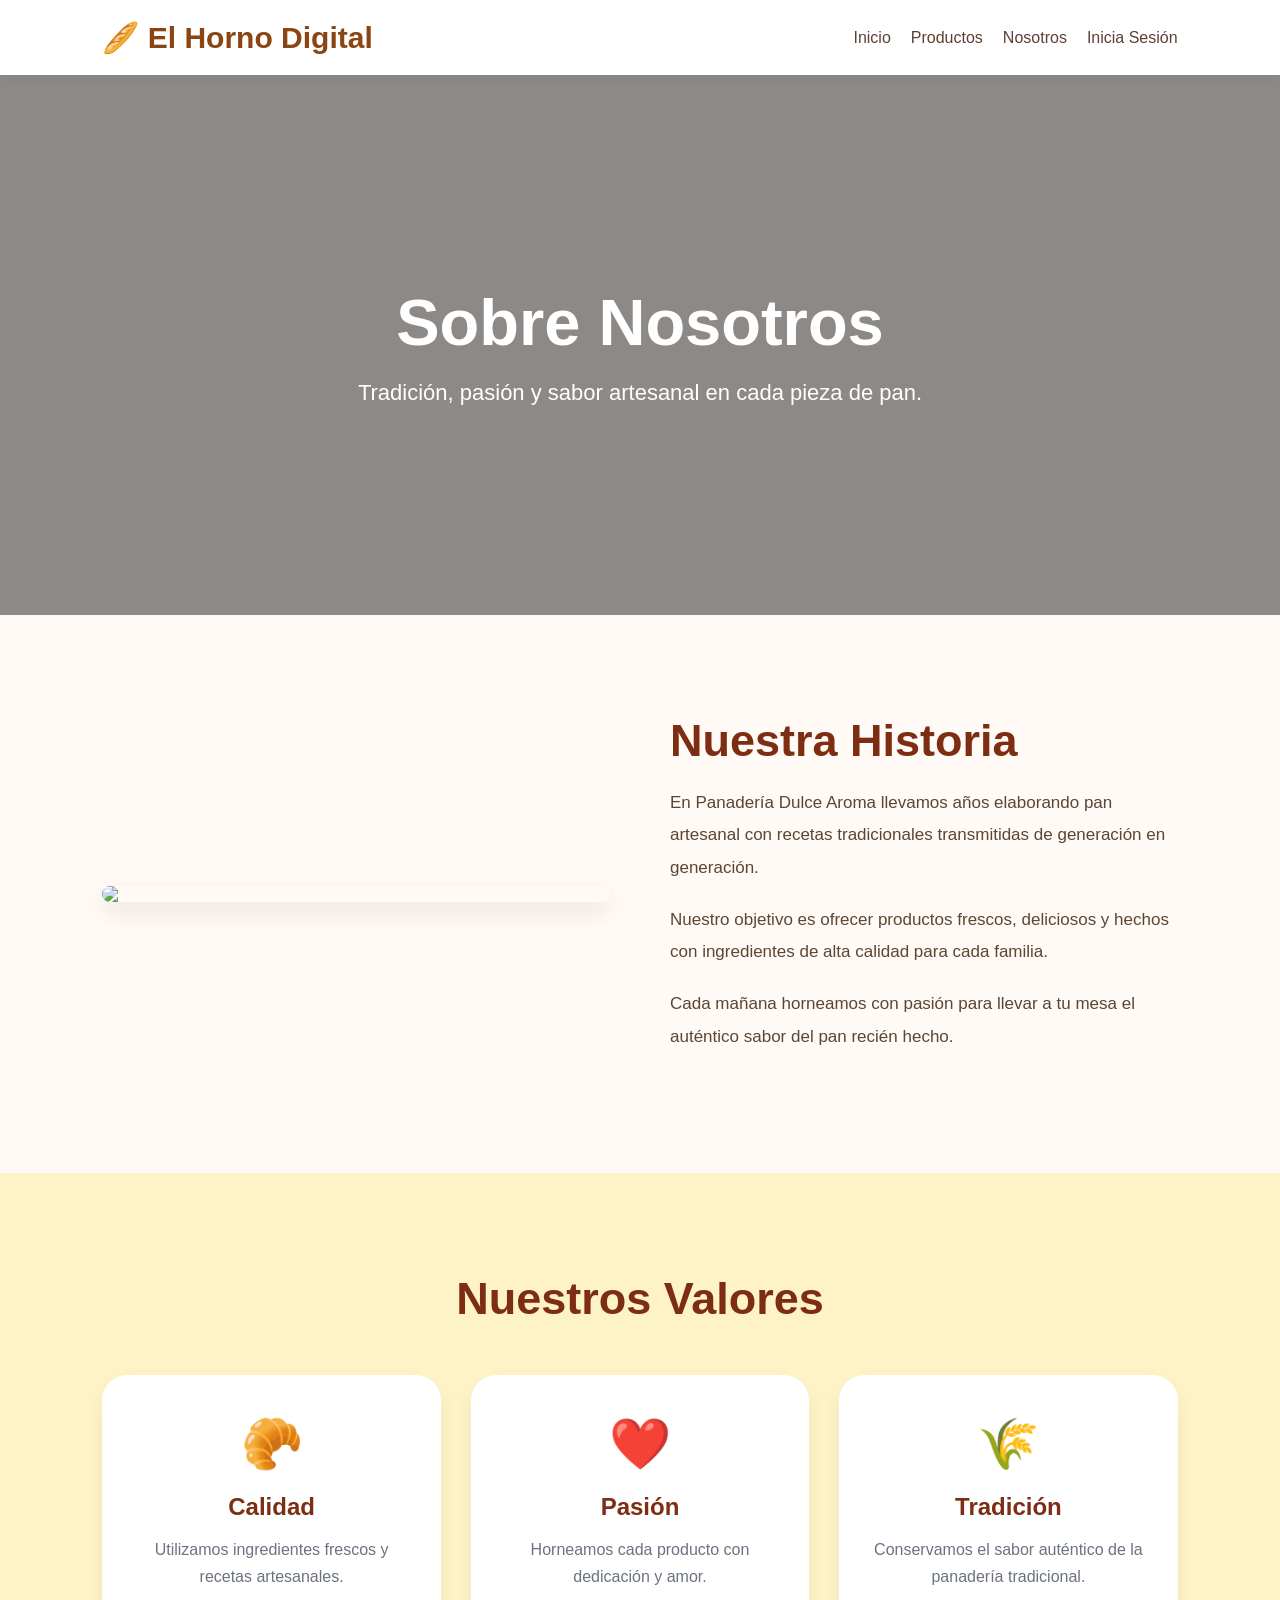
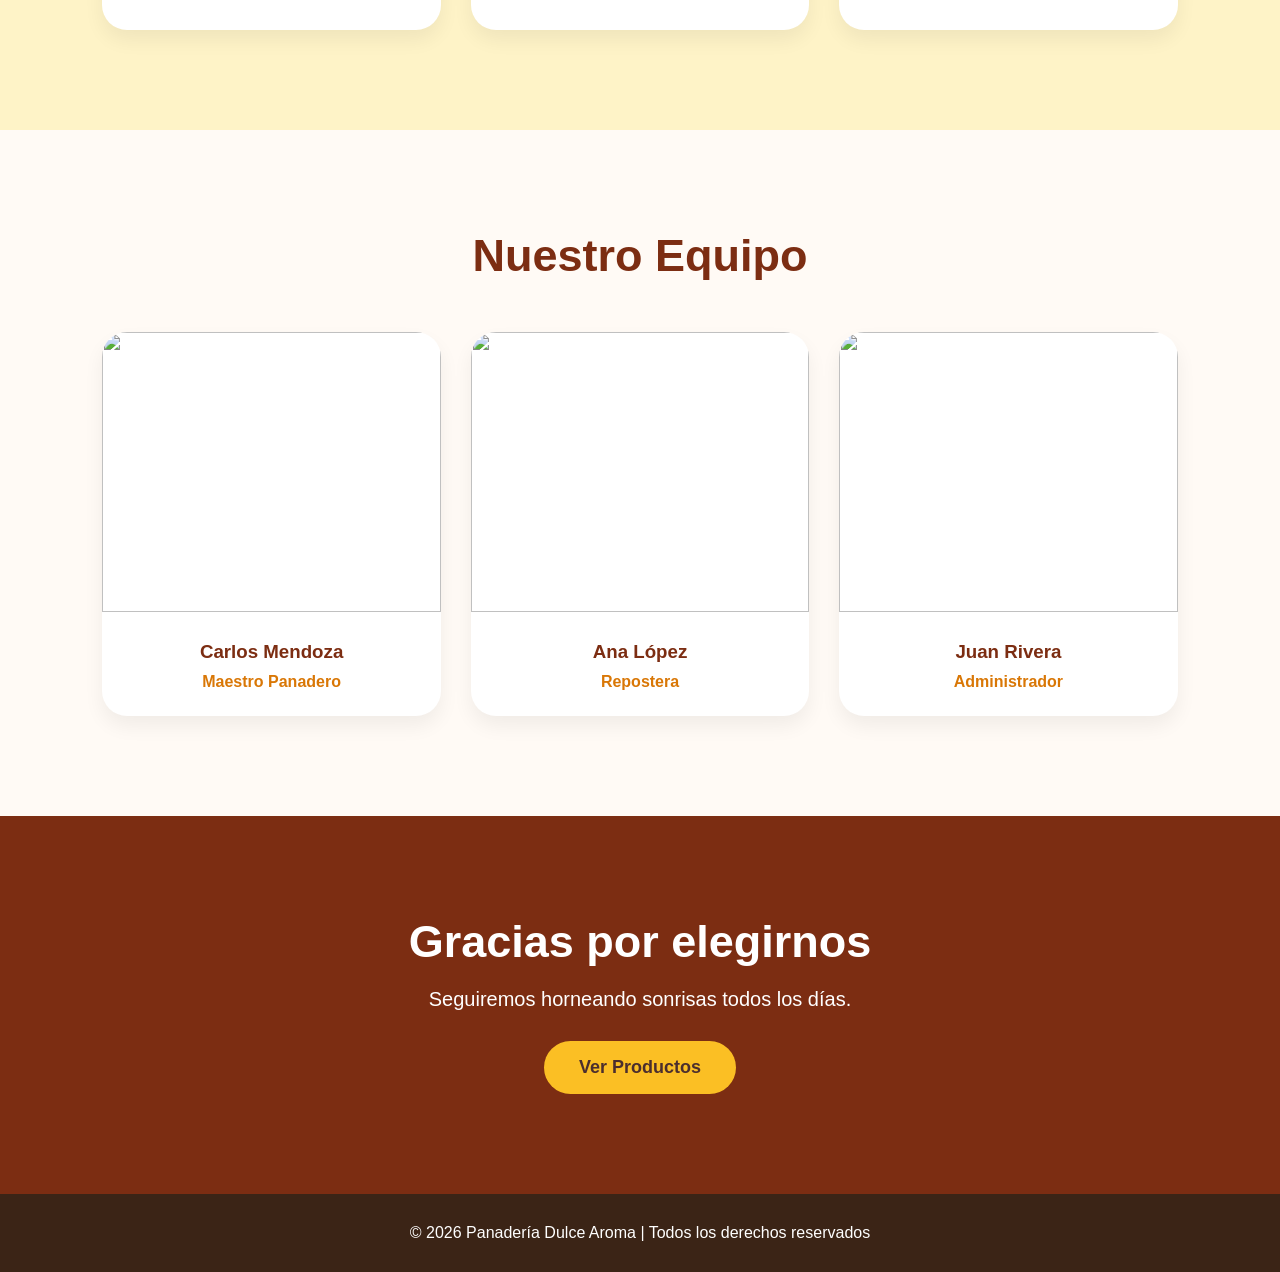
==== Nosotros.html @ 4507be0c "Add files via upload" ====
<!DOCTYPE html>
<html lang="es">
<head>

  <meta charset="UTF-8">

  <meta name="viewport" content="width=device-width, initial-scale=1.0">

  <title>Nosotros | Dulce Aroma</title>

  <style>

    *{
      margin:0;
      padding:0;
      box-sizing:border-box;
      font-family:'Poppins', sans-serif;
    }

    body{
      background:#fffaf5;
      color:#4b2e2e;
      overflow-x:hidden;
    }

    /* HEADER */

    header{
      width:100%;
      padding:20px 8%;
      display:flex;
      justify-content:space-between;
      align-items:center;
      background:white;
      position:sticky;
      top:0;
      z-index:1000;
      box-shadow:0 2px 10px rgba(0,0,0,0.05);
    }

    .logo{
      font-size:30px;
      font-weight:bold;
      color:#8b4513;
    }

    nav{
      display:flex;
      gap:20px;
    }

    nav a{
      text-decoration:none;
      color:#5c4033;
      font-weight:500;
      transition:0.3s;
    }

    nav a:hover{
      color:#d97706;
    }

    /* HERO */

    .hero{
      height:60vh;
      display:flex;
      justify-content:center;
      align-items:center;
      text-align:center;
      padding:0 8%;
      background:
      linear-gradient(rgba(0,0,0,0.45), rgba(0,0,0,0.45)),
      url('https://images.unsplash.com/photo-1517433670267-08bbd4be890f?q=80&w=1974&auto=format&fit=crop');

      background-size:cover;
      background-position:center;
      color:white;
    }

    .hero h1{
      font-size:65px;
      margin-bottom:20px;
    }

    .hero p{
      font-size:22px;
      max-width:700px;
      margin:auto;
    }

    /* ABOUT */

    .about{
      padding:100px 8%;
      display:grid;
      grid-template-columns:repeat(auto-fit,minmax(350px,1fr));
      gap:60px;
      align-items:center;
    }

    .about img{
      width:100%;
      border-radius:30px;
      box-shadow:0 10px 25px rgba(0,0,0,0.1);
    }

    .about-text h2{
      font-size:45px;
      color:#7c2d12;
      margin-bottom:20px;
    }

    .about-text p{
      line-height:1.9;
      margin-bottom:20px;
      color:#5b4636;
      font-size:17px;
    }

    /* VALUES */

    .values{
      padding:100px 8%;
      background:#fef3c7;
      text-align:center;
    }

    .values h2{
      font-size:45px;
      margin-bottom:50px;
      color:#7c2d12;
    }

    .cards{
      display:grid;
      grid-template-columns:repeat(auto-fit,minmax(250px,1fr));
      gap:30px;
    }

    .card{
      background:white;
      padding:40px 30px;
      border-radius:25px;
      box-shadow:0 10px 20px rgba(0,0,0,0.06);
      transition:0.3s;
    }

    .card:hover{
      transform:translateY(-8px);
    }

    .card h3{
      margin:20px 0 15px;
      color:#7c2d12;
      font-size:24px;
    }

    .card p{
      color:#6b7280;
      line-height:1.7;
    }

    .icon{
      font-size:50px;
    }

    /* TEAM */

    .team{
      padding:100px 8%;
      text-align:center;
    }

    .team h2{
      font-size:45px;
      margin-bottom:50px;
      color:#7c2d12;
    }

    .team-grid{
      display:grid;
      grid-template-columns:repeat(auto-fit,minmax(250px,1fr));
      gap:30px;
    }

    .team-card{
      background:white;
      border-radius:25px;
      overflow:hidden;
      box-shadow:0 10px 20px rgba(0,0,0,0.06);
      transition:0.3s;
    }

    .team-card:hover{
      transform:translateY(-8px);
    }

    .team-card img{
      width:100%;
      height:280px;
      object-fit:cover;
    }

    .team-content{
      padding:25px;
    }

    .team-content h3{
      color:#7c2d12;
      margin-bottom:10px;
    }

    .team-content p{
      color:#d97706;
      font-weight:bold;
    }

    /* CTA */

    .cta{
      padding:100px 8%;
      background:#7c2d12;
      text-align:center;
      color:white;
    }

    .cta h2{
      font-size:45px;
      margin-bottom:20px;
    }

    .cta p{
      font-size:20px;
      margin-bottom:30px;
    }

    .btn{
      padding:16px 35px;
      border:none;
      border-radius:50px;
      background:#fbbf24;
      color:#4b2e2e;
      font-size:18px;
      cursor:pointer;
      font-weight:bold;
      transition:0.3s;
    }

    .btn:hover{
      transform:translateY(-4px);
      background:#f59e0b;
    }

    /* FOOTER */

    footer{
      background:#3b2416;
      color:white;
      text-align:center;
      padding:30px;
    }

    /* RESPONSIVE */

    @media(max-width:768px){

      header{
        flex-direction:column;
        gap:15px;
        padding:20px 5%;
      }

      nav{
        flex-wrap:wrap;
        justify-content:center;
      }

      .hero{
        height:auto;
        padding:120px 5% 80px;
      }

      .hero h1{
        font-size:42px;
      }

      .hero p{
        font-size:18px;
      }

      .about,
      .values,
      .team,
      .cta{
        padding:70px 5%;
      }

      .about-text h2,
      .values h2,
      .team h2,
      .cta h2{
        font-size:35px;
      }

    }

  </style>

</head>

<body>

  <!-- HEADER -->

  <header>

    <div class="logo">
      🥖 El Horno Digital
    </div>

   <nav>
      <a href="index.html">Inicio</a>
      <a href="Productos.html">Productos</a>
      <a href="Nosotros.hmtl">Nosotros</a>
      <a href="Sesion.html">Inicia Sesión</a>
    </nav>

  </header>

  <!-- HERO -->

  <section class="hero">

    <div>

      <h1>Sobre Nosotros</h1>

      <p>
        Tradición, pasión y sabor artesanal en cada pieza de pan.
      </p>

    </div>

  </section>

  <!-- ABOUT -->

  <section class="about">

    <img src="https://images.unsplash.com/photo-1483695028939-5bb13f8648b0?q=80&w=1974&auto=format&fit=crop">

    <div class="about-text">

      <h2>Nuestra Historia</h2>

      <p>
        En Panadería Dulce Aroma llevamos años elaborando pan artesanal
        con recetas tradicionales transmitidas de generación en generación.
      </p>

      <p>
        Nuestro objetivo es ofrecer productos frescos, deliciosos y hechos
        con ingredientes de alta calidad para cada familia.
      </p>

      <p>
        Cada mañana horneamos con pasión para llevar a tu mesa
        el auténtico sabor del pan recién hecho.
      </p>

    </div>

  </section>

  <!-- VALUES -->

  <section class="values">

    <h2>Nuestros Valores</h2>

    <div class="cards">

      <div class="card">

        <div class="icon">🥐</div>

        <h3>Calidad</h3>

        <p>
          Utilizamos ingredientes frescos y recetas artesanales.
        </p>

      </div>

      <div class="card">

        <div class="icon">❤️</div>

        <h3>Pasión</h3>

        <p>
          Horneamos cada producto con dedicación y amor.
        </p>

      </div>

      <div class="card">

        <div class="icon">🌾</div>

        <h3>Tradición</h3>

        <p>
          Conservamos el sabor auténtico de la panadería tradicional.
        </p>

      </div>

    </div>

  </section>

  <!-- TEAM -->

  <section class="team">

    <h2>Nuestro Equipo</h2>

    <div class="team-grid">

      <div class="team-card">

        <img src="https://images.unsplash.com/photo-1500648767791-00dcc994a43e?q=80&w=1887&auto=format&fit=crop">

        <div class="team-content">

          <h3>Carlos Mendoza</h3>

          <p>Maestro Panadero</p>

        </div>

      </div>

      <div class="team-card">

        <img src="https://images.unsplash.com/photo-1494790108377-be9c29b29330?q=80&w=1887&auto=format&fit=crop">

        <div class="team-content">

          <h3>Ana López</h3>

          <p>Repostera</p>

        </div>

      </div>

      <div class="team-card">

        <img src="https://images.unsplash.com/photo-1506794778202-cad84cf45f1d?q=80&w=1887&auto=format&fit=crop">

        <div class="team-content">

          <h3>Juan Rivera</h3>

          <p>Administrador</p>

        </div>

      </div>

    </div>

  </section>

  <!-- CTA -->

  <section class="cta">

    <h2>Gracias por elegirnos</h2>

    <p>
      Seguiremos horneando sonrisas todos los días.
    </p>

    <button class="btn">
      Ver Productos
    </button>

  </section>

  <!-- FOOTER -->

  <footer>

    © 2026 Panadería Dulce Aroma | Todos los derechos reservados

  </footer>

</body>
</html>
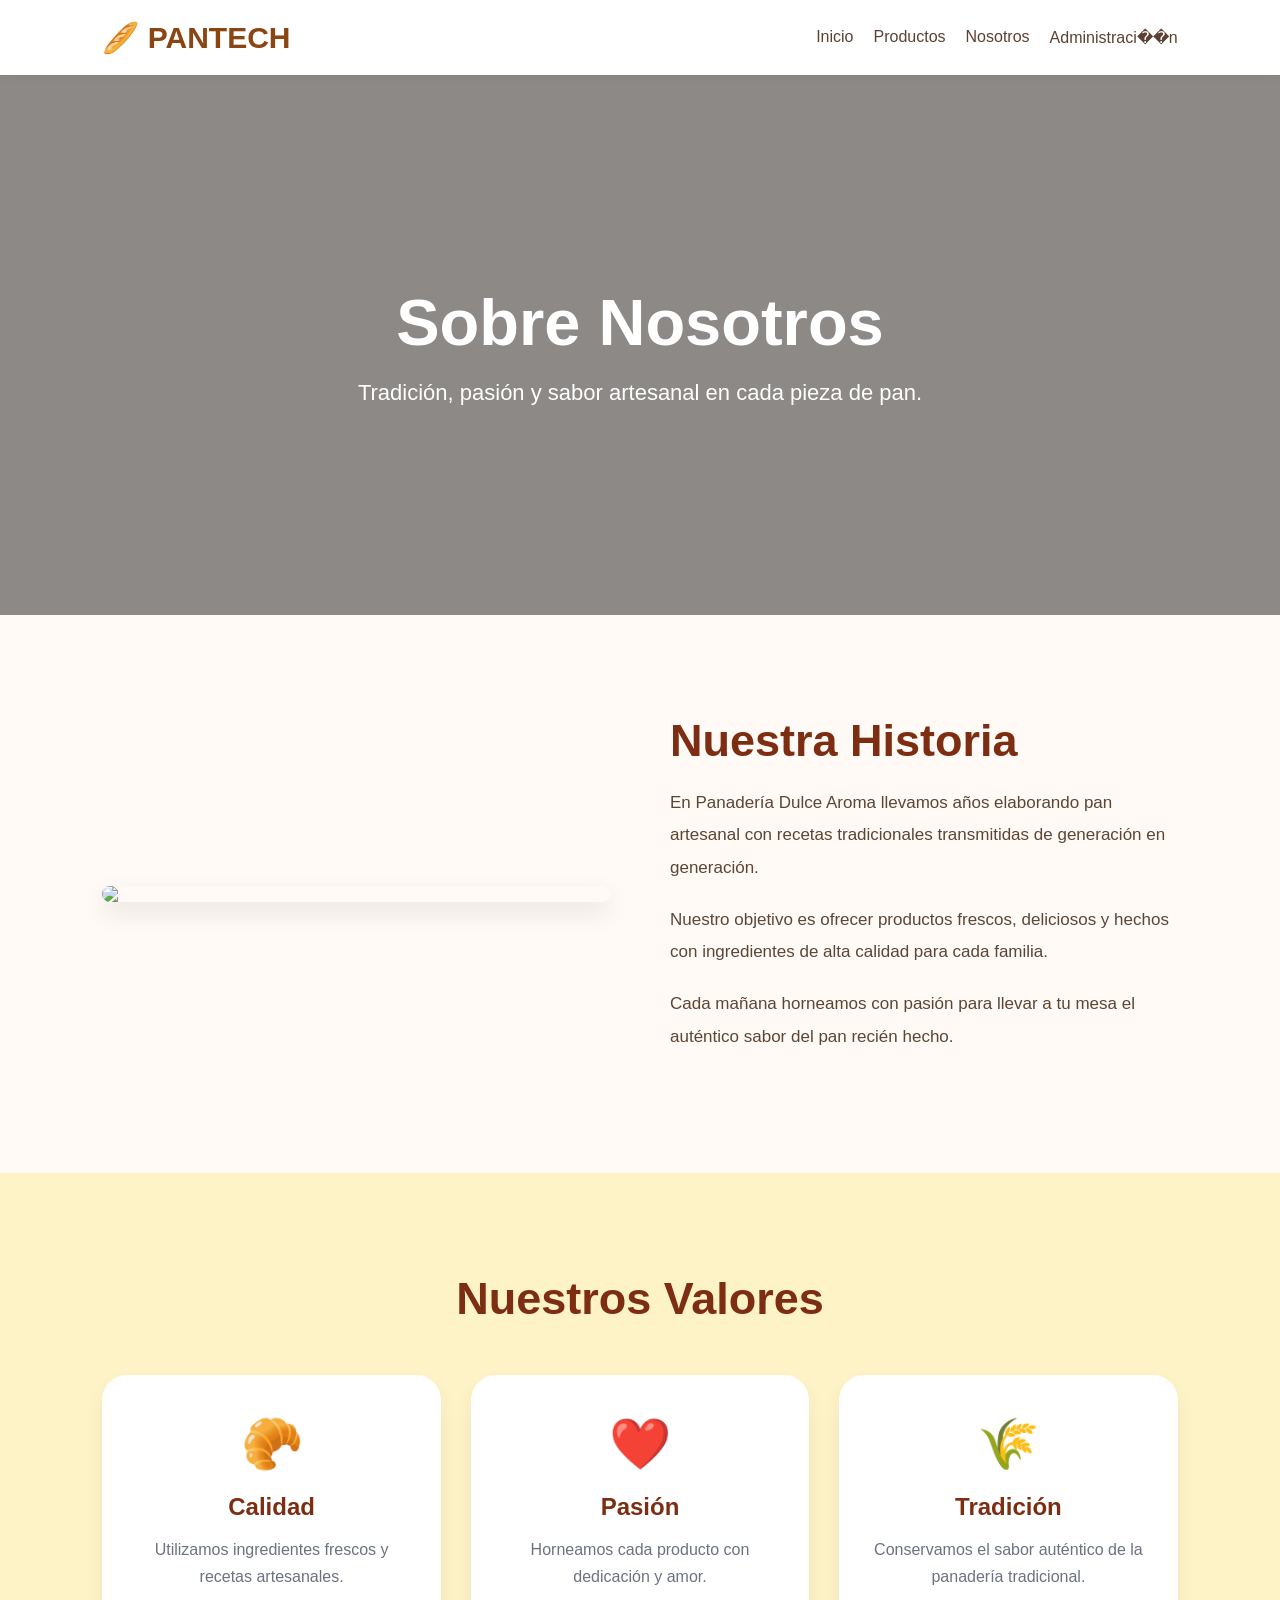
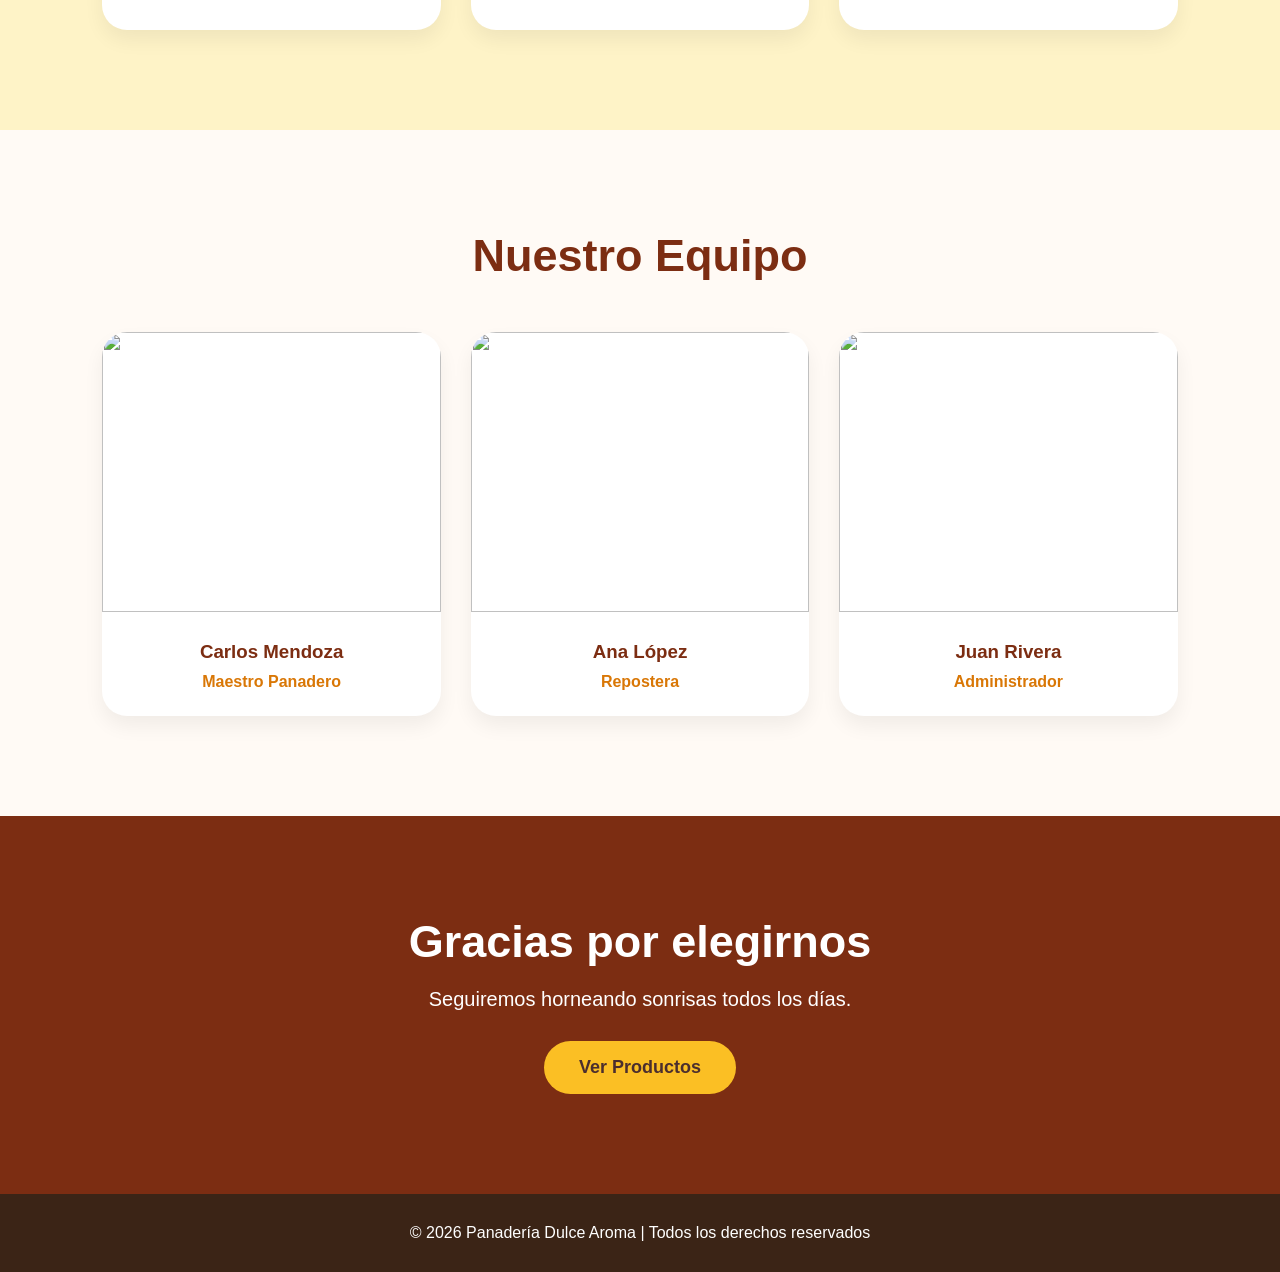
==== commit 60dda7a3: "Add files via upload PANTECH CAMBIOS" ====
--- a/Nosotros.html
+++ b/Nosotros.html
@@ -316,14 +316,14 @@
   <header>
 
     <div class="logo">
-      🥖 El Horno Digital
+      🥖 PANTECH
     </div>
 
    <nav>
       <a href="index.html">Inicio</a>
       <a href="Productos.html">Productos</a>
-      <a href="Nosotros.hmtl">Nosotros</a>
-      <a href="Sesion.html">Inicia Sesión</a>
+      <a href="Nosotros.html">Nosotros</a>
+      <a href="Admin.html">Administraci��n</a>
     </nav>
 
   </header>
